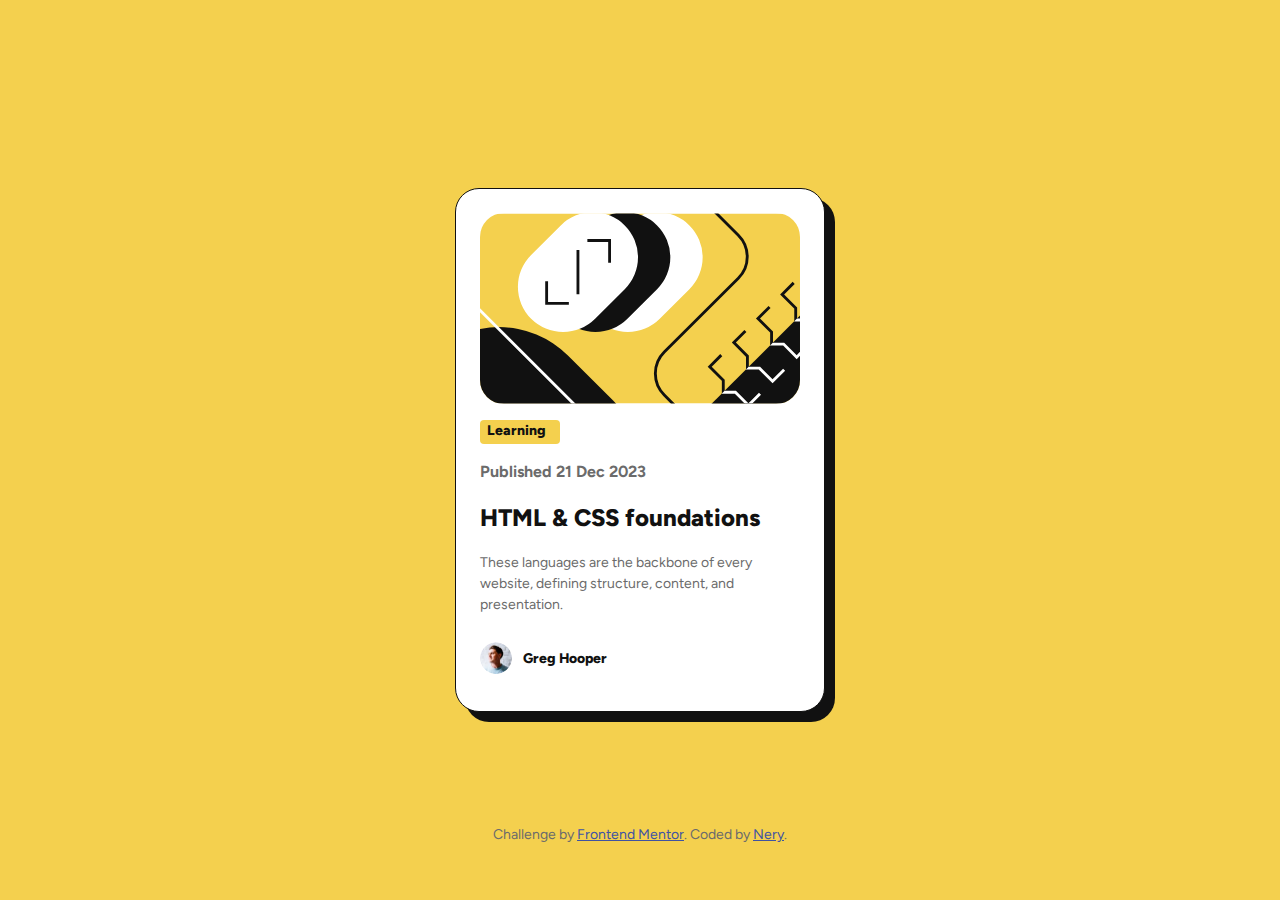
==== blog-card/index.html @ 2adcadf0 "Initial commit" ====
<!DOCTYPE html>
<html lang="en">
<head>
  <meta charset="UTF-8">
  <meta name="viewport" content="width=device-width, initial-scale=1.0"> <!-- displays site properly based on user's device -->

  <link rel="icon" type="image/png" sizes="32x32" href="./assets/images/favicon-32x32.png">
  <link rel="stylesheet" href="style.css">
  
  <title>Frontend Mentor | Blog preview card</title>

</head>
<body>
<div class="card" role="main">
    <img src="illustration-article.svg" alt="illustration-article">

    <h2>Learning</h2>
  
    <h3>Published 21 Dec 2023</h3>
  
    <h1><a href="_blank">HTML & CSS foundations</a></h1>
  
    <p>These languages are the backbone of every website, defining structure, content, and presentation.</p>
    <img src="image-avatar.webp" alt="image-avatar" id="avatar">
    <h4>Greg Hooper</h4>
  
</div>
  <div class="attribution">
    <p>
      Challenge by <a href="https://www.frontendmentor.io?ref=challenge" target="_blank">Frontend Mentor</a>.
      Coded by <a href="#">Nery</a>.
    </p>
  </div>
</body>
</html>
---- blog-card/style.css ----
@font-face {
    font-family: Figtree;
    src: url(assets/fonts/Figtree-VariableFont_wght.ttf);}
@font-face {
    font-family: Figtree-Italic;
    src: url(assets/fonts/Figtree-Italic-VariableFont_wght.ttf);}
@font-face {
    font-family: Figtree-ExtraBold;
    src: url(assets/fonts/static/Figtree-ExtraBold.ttf);}
@font-face {
    font-family: Figtree-Semibold;
    src: url(assets/fonts/static/Figtree-SemiBold.ttf);}

body{
    background-color: #f4d04e;
    display: flex;
    justify-content: center;
    align-items: center;
    height: 100vh;
    margin: 0;
}
.card{
    background-color: #ffffff;
    border: 1px solid #111111;
    box-shadow: 10px 10px  #111111;
    border-radius: 1.5rem;
    width: 20rem;
    height: auto;
    padding: 1.5rem;

}
img{
    align-self: auto;
    width: 20rem;
    height: auto;
    border-radius: 1.5rem;
}
h1{
    font-family: Figtree-ExtraBold;
    color: #111111;
    font-size: 24px;
    line-height: 150%;
    letter-spacing: 0px;
}
h1 a{
    text-decoration: none;
    color: #111111;
}
h1 a:hover{
    color: #f4d04e;
}
h2{
    font-family: Figtree-ExtraBold;
    text-indent:0.5em;
    width: 5rem;
    height: 1.5rem;
    color: #111111;
    background-color: #f4d04e;
    font-size: 14px;
    line-height: 150%;
    letter-spacing: 0px;
    border-radius: 0.25rem;

}
h3{
    font-family: Figtree;
    color: #6b6b6b;
    font-size: 16px;
    line-height: 150%;
    letter-spacing: 0px;

}
h4{
    font-family: Figtree-ExtraBold;
    text-indent: 0.5em;
    color: #111111;
    font-size: 14px;
    line-height: 150%;
    letter-spacing: 0px;
    display: inline-block;
    vertical-align: middle; 
}
img#avatar{
    width: 2rem;
    height: 2rem;
    display: inline-block;
    vertical-align: middle;
}
p{
    font-family: Figtree;
    color: #6b6b6b;
    font-size: 14px;
    line-height: 150%;
    letter-spacing: 0px;
    
}
.attribution{
        color: #1f314f;
        font-size: 11px; 
        text-align: center;
        position: absolute;
        top: 90%;
        justify-content: baseline;
}
.attribution a {
        color: hsl(228, 45%, 44%);
}
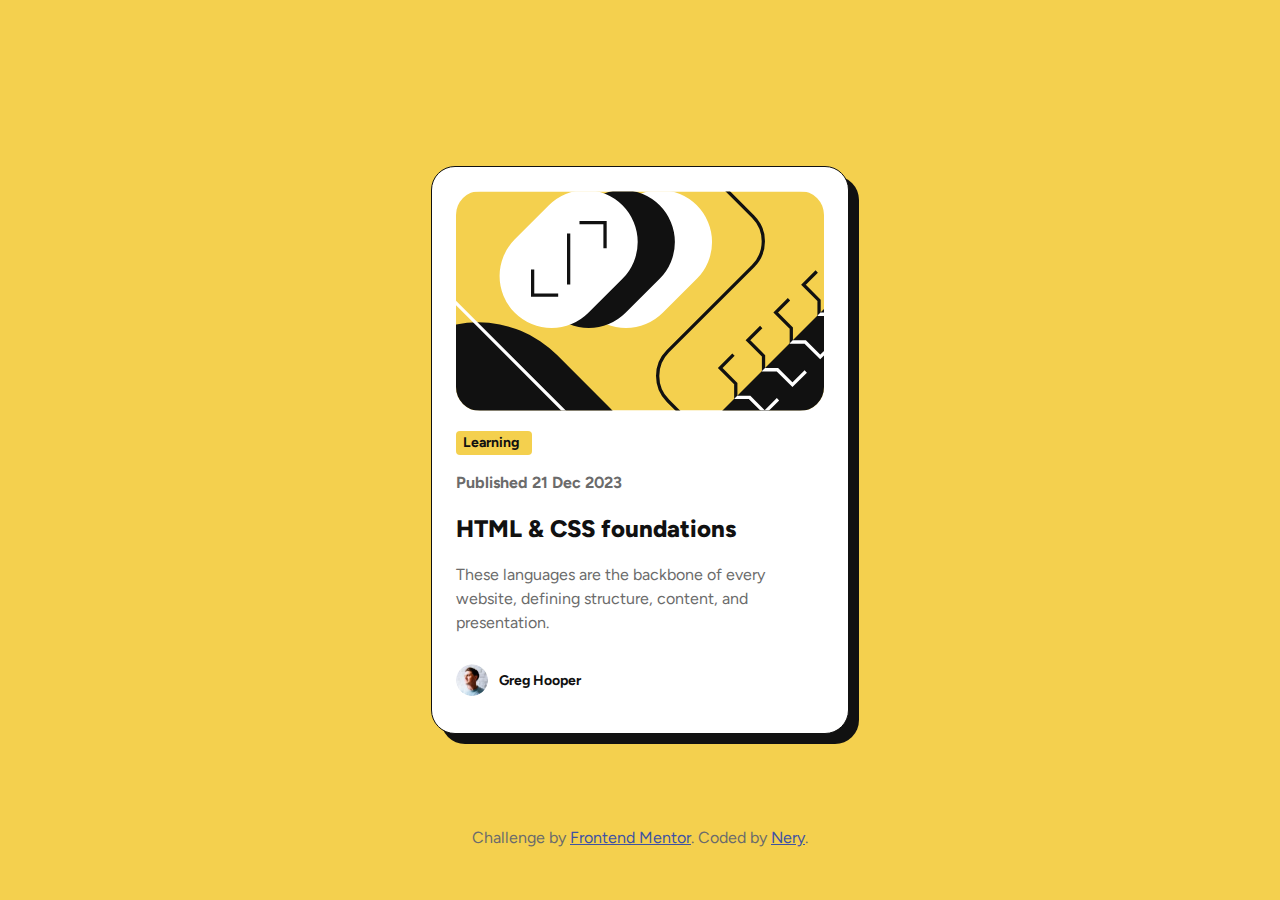
==== commit de5c376e: "Changes by suggestions of community" ====
--- a/blog-card/index.html
+++ b/blog-card/index.html
@@ -12,17 +12,27 @@
 </head>
 <body>
 <div class="card" role="main">
-    <img src="illustration-article.svg" alt="illustration-article">
+    <div class="image"><img src="illustration-article.svg" alt="illustration-article"></div>
 
-    <h2>Learning</h2>
+    <div class="subject">
+      <h2>Learning</h2>
+    </div>
   
-    <h3>Published 21 Dec 2023</h3>
+    <div class="date">
+      <h3>Published 21 Dec 2023</h3>
+    </div>
   
-    <h1><a href="_blank">HTML & CSS foundations</a></h1>
+    <div class="title">
+      <h1><a href="_blank">HTML & CSS foundations</a></h1>
+    </div>
   
-    <p>These languages are the backbone of every website, defining structure, content, and presentation.</p>
-    <img src="image-avatar.webp" alt="image-avatar" id="avatar">
-    <h4>Greg Hooper</h4>
+    <div class="text">
+      <p>These languages are the backbone of every website, defining structure, content, and presentation.</p>
+    </div>
+    <div class="author">
+      <img src="image-avatar.webp" alt="image-avatar" id="avatar">
+      <h4>Greg Hooper</h4>
+    </div>
   
 </div>
   <div class="attribution">
--- a/blog-card/style.css
+++ b/blog-card/style.css
@@ -1,15 +1,5 @@
-@font-face {
-    font-family: Figtree;
-    src: url(assets/fonts/Figtree-VariableFont_wght.ttf);}
-@font-face {
-    font-family: Figtree-Italic;
-    src: url(assets/fonts/Figtree-Italic-VariableFont_wght.ttf);}
-@font-face {
-    font-family: Figtree-ExtraBold;
-    src: url(assets/fonts/static/Figtree-ExtraBold.ttf);}
-@font-face {
-    font-family: Figtree-Semibold;
-    src: url(assets/fonts/static/Figtree-SemiBold.ttf);}
+@import url('https://fonts.googleapis.com/css2?family=Figtree:ital,wght@0,300..900;1,300..900&display=swap');
+
 
 body{
     background-color: #f4d04e;
@@ -24,19 +14,40 @@
     border: 1px solid #111111;
     box-shadow: 10px 10px  #111111;
     border-radius: 1.5rem;
-    width: 20rem;
+    width: 23rem;
     height: auto;
     padding: 1.5rem;
 
 }
+.image{
+    padding-bottom: 1rem;
+}
 img{
     align-self: auto;
-    width: 20rem;
+    width: 23rem;
     height: auto;
     border-radius: 1.5rem;
 }
+.subject{
+    display: flex;
+    align-items: center;
+    justify-content: flex-start;
+    background-color: #f4d04e;
+    width: 4.75rem;
+    height: 1.5rem;
+    border-radius: 0.25rem;
+}
+h2{
+    font-family: "Figtree", sans-serif;
+    text-indent:0.5em;
+    color: #111111;
+    font-size: 14px;
+    line-height: 150%;
+    letter-spacing: 0px;
+}
 h1{
-    font-family: Figtree-ExtraBold;
+    font-family: "Figtree", sans-serif;
+    font-weight: 800;
     color: #111111;
     font-size: 24px;
     line-height: 150%;
@@ -49,21 +60,9 @@
 h1 a:hover{
     color: #f4d04e;
 }
-h2{
-    font-family: Figtree-ExtraBold;
-    text-indent:0.5em;
-    width: 5rem;
-    height: 1.5rem;
-    color: #111111;
-    background-color: #f4d04e;
-    font-size: 14px;
-    line-height: 150%;
-    letter-spacing: 0px;
-    border-radius: 0.25rem;
 
-}
 h3{
-    font-family: Figtree;
+    font-family: "Figtree", sans-serif;
     color: #6b6b6b;
     font-size: 16px;
     line-height: 150%;
@@ -71,7 +70,7 @@
 
 }
 h4{
-    font-family: Figtree-ExtraBold;
+    font-family: "Figtree", sans-serif;
     text-indent: 0.5em;
     color: #111111;
     font-size: 14px;
@@ -86,10 +85,14 @@
     display: inline-block;
     vertical-align: middle;
 }
+.text{
+    margin-right: 5rem;
+    width: 100%;
+}
 p{
-    font-family: Figtree;
+    font-family: "Figtree", sans-serif;
     color: #6b6b6b;
-    font-size: 14px;
+    font-size: 16px;
     line-height: 150%;
     letter-spacing: 0px;
     
